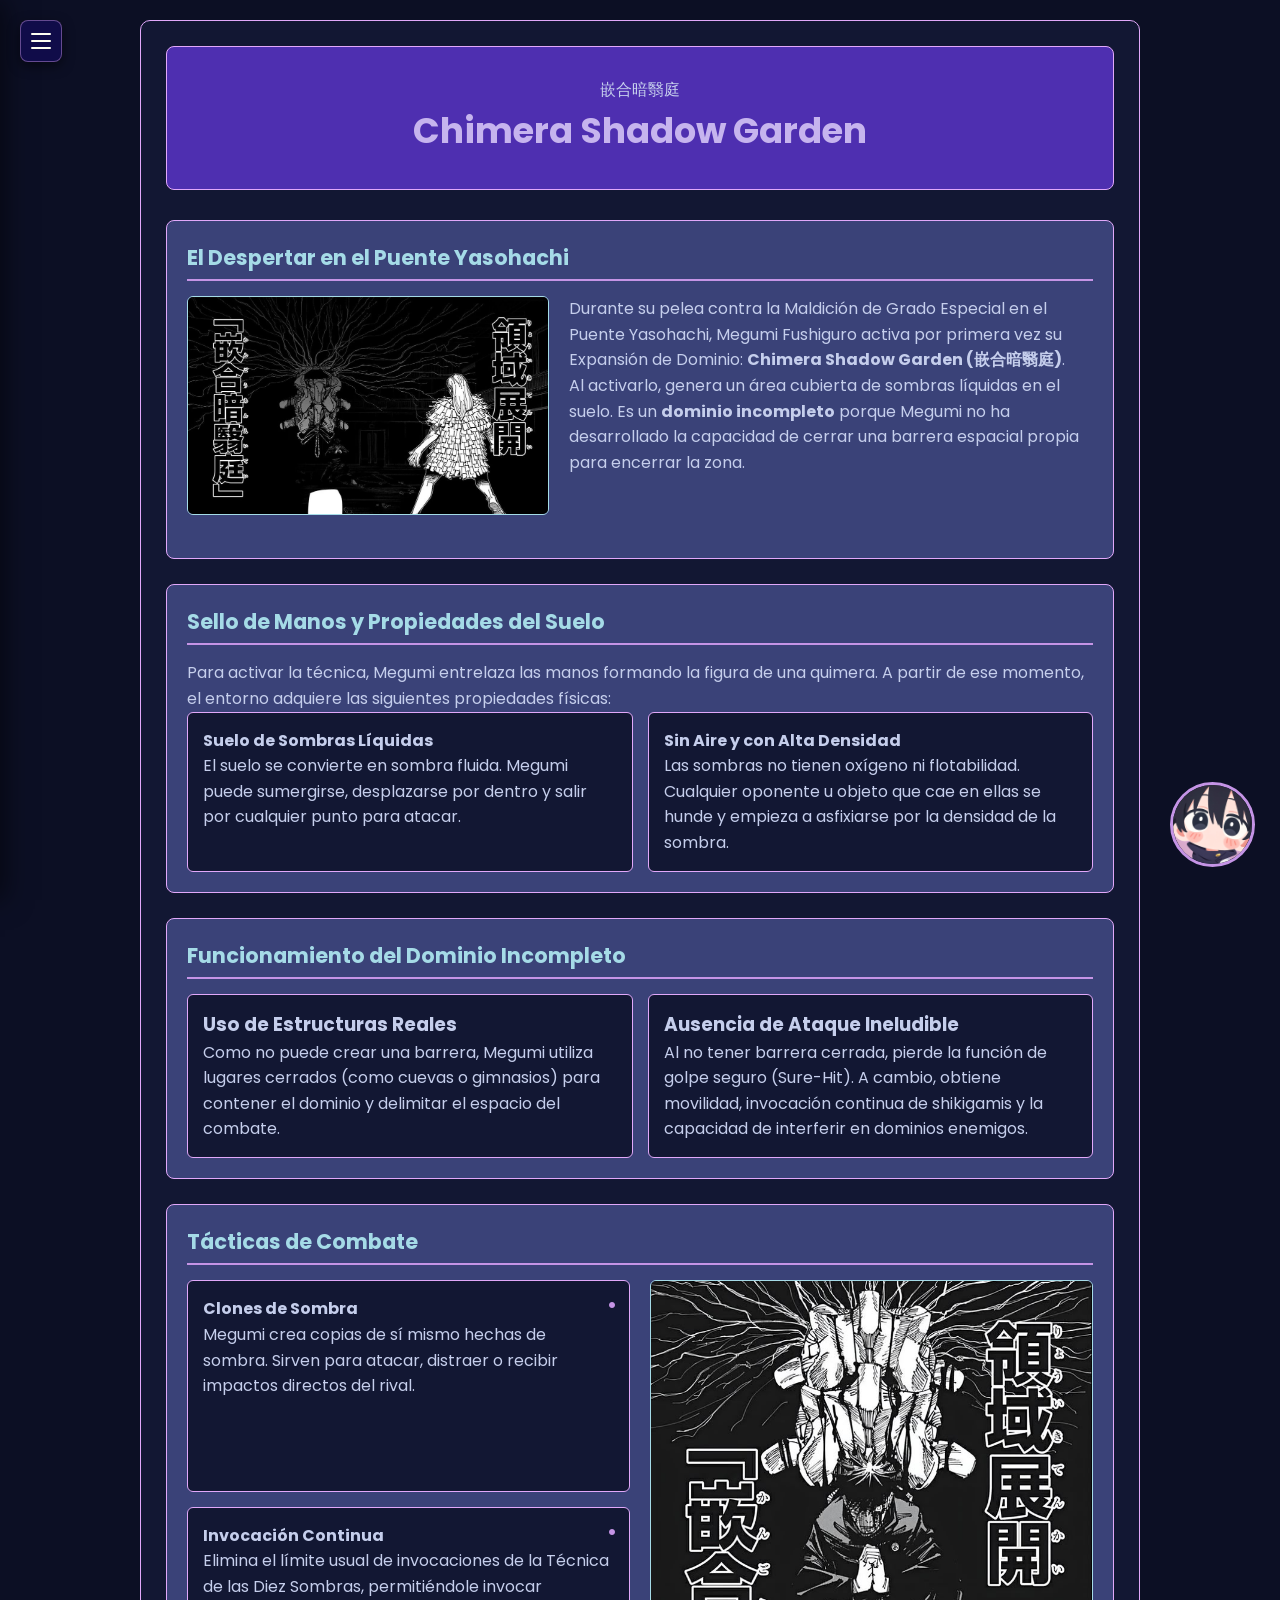
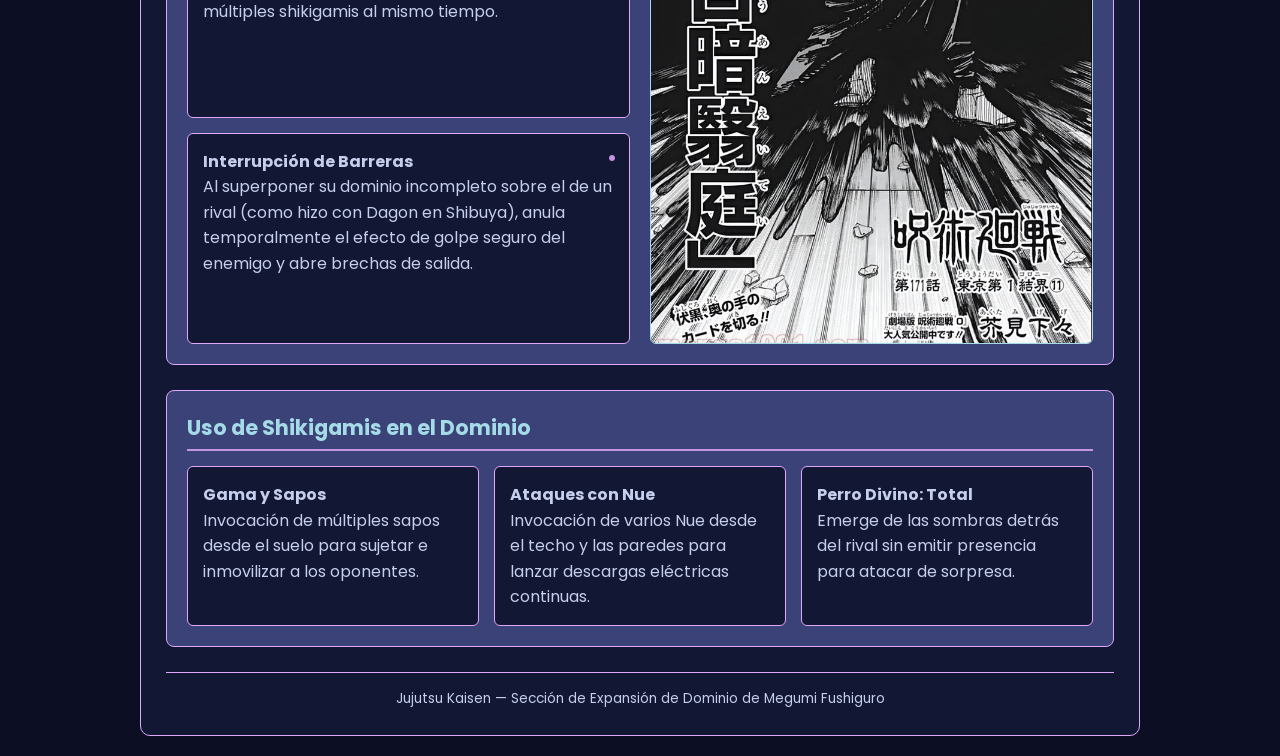
==== dominio.html @ 7b5fe382 "Menu completado y corregido" ====
<!DOCTYPE html>
<html lang="es">

<head>
    <meta charset="UTF-8">
    <meta name="viewport" content="width=device-width, initial-scale=1.0">
    <title>Megumi Fushiguro - Chimera Shadow Garden</title>
    <link rel="stylesheet" href="css/menu.css">
    <link rel="stylesheet" href="css/dominio.css">
</head>

<body>

    <div class="caja-principal">

        <!-- NAVEGACIÓN -->
<!-- ============================================================
     MENÚ HAMBURGUESA LATERAL MODULAR
     ============================================================ -->
<input type="checkbox" id="menu-toggle" class="menu-toggle-checkbox">
<label for="menu-toggle" class="menu-toggle-label" aria-label="Abrir o cerrar menú">
  <span class="menu-toggle-bar"></span>
  <span class="menu-toggle-bar"></span>
  <span class="menu-toggle-bar"></span>
</label>

<aside class="sidebar">
  <div class="sidebar__header">
    <a href="index.html" class="sidebar__logo" aria-label="Inicio">
      <img src="resourse/Jujutsu-Kaisen-Logo-No-Background.png" alt="Logo Jujutsu Kaisen" class="sidebar__logo-img">
    </a>
  </div>
  <nav class="sidebar__nav" aria-label="Navegación principal">
    <ul>
      <li><a href="index.html">Megumi Fushiguro</a></li>
      <li><a href="tecnica.html">Técnica Maldita</a></li>
      <li><a href="dominio.html">Dominio</a></li>
      <li><a href="zennin.html">Clan Zenin</a></li>
      <li><a href="vinculos.html">Vínculos</a></li>
      <li><a href="historia.html">Historia</a></li>
    </ul>
  </nav>
  <div class="sidebar__footer">
    <p>Fan page · 2026</p>
  </div>
</aside>

        <!-- ENCABEZADO -->
        <header class="encabezado-dominio">
            <div class="texto-encabezado">
                <span class="badge-kanji">嵌合暗翳庭</span>
                <h1 class="titulo-dominio">Chimera Shadow Garden</h1>
            </div>
        </header>

        <main class="contenido-dominio">

            <!-- 1. INTRODUCCIÓN -->
            <section class="seccion-bloque" id="introduccion-dominio">
                <h2 class="subtitulo-seccion">El Despertar en el Puente Yasohachi</h2>

                <div class="bloque-texto-introduccion">
                    <div class="contenedor-imagen-principal">
                        <img id="img-sello-dominio" src="imagenes/sello del Chimera.jpg" alt="Megumi realizando el sello del Chimera Shadow Garden" class="imagen-destacada">
                    </div>
                    
                    <p class="texto-introduccion">
                        Durante su pelea contra la Maldición de Grado Especial en el Puente Yasohachi, Megumi Fushiguro activa por primera vez su Expansión de Dominio: <strong>Chimera Shadow Garden (嵌合暗翳庭)</strong>.
                    </p>
                    <p class="texto-introduccion">
                        Al activarlo, genera un área cubierta de sombras líquidas en el suelo. Es un <strong>dominio incompleto</strong> porque Megumi no ha desarrollado la capacidad de cerrar una barrera espacial propia para encerrar la zona.
                    </p>
                </div>
            </section>

            <!-- 2. MECÁNICAS -->
            <section class="seccion-bloque" id="sello-mecanica">
                <h2 class="subtitulo-seccion">Sello de Manos y Propiedades del Suelo</h2>
                <p class="texto-introduccion">
                    Para activar la técnica, Megumi entrelaza las manos formando la figura de una quimera. A partir de ese momento, el entorno adquiere las siguientes propiedades físicas:
                </p>

                <div class="flex-mecanicas">
                    <article class="card-mecanica">
                        <h4>Suelo de Sombras Líquidas</h4>
                        <p>El suelo se convierte en sombra fluida. Megumi puede sumergirse, desplazarse por dentro y salir por cualquier punto para atacar.</p>
                    </article>

                    <article class="card-mecanica">
                        <h4>Sin Aire y con Alta Densidad</h4>
                        <p>Las sombras no tienen oxígeno ni flotabilidad. Cualquier oponente u objeto que cae en ellas se hunde y empieza a asfixiarse por la densidad de la sombra.</p>
                    </article>
                </div>
            </section>

            <!-- 3. ESTADOS -->
            <section class="seccion-bloque" id="estado-dominio">
                <h2 class="subtitulo-seccion">Funcionamiento del Dominio Incompleto</h2>
                
                <div class="grid-estados">
                    <article class="tarjeta-grid">
                        <h3 class="titulo-tarjeta">Uso de Estructuras Reales</h3>
                        <p class="descripcion-tarjeta">
                            Como no puede crear una barrera, Megumi utiliza lugares cerrados (como cuevas o gimnasios) para contener el dominio y delimitar el espacio del combate.
                        </p>
                    </article>

                    <article class="tarjeta-grid">
                        <h3 class="titulo-tarjeta">Ausencia de Ataque Ineludible</h3>
                        <p class="descripcion-tarjeta">
                            Al no tener barrera cerrada, pierde la función de golpe seguro (Sure-Hit). A cambio, obtiene movilidad, invocación continua de shikigamis y la capacidad de interferir en dominios enemigos.
                        </p>
                    </article>
                </div>
            </section>

            <!-- 4. VENTAJAS / TÁCTICAS -->
            <section class="seccion-bloque" id="ventajas-tacticas">
                <h2 class="subtitulo-seccion">Tácticas de Combate</h2>

                <div class="contenedor-tacticas">
                    <div class="columna-tarjetas">
                        <div class="card-flex">
                            <h4>Clones de Sombra</h4>
                            <p>Megumi crea copias de sí mismo hechas de sombra. Sirven para atacar, distraer o recibir impactos directos del rival.</p>
                        </div>

                        <div class="card-flex">
                            <h4>Invocación Continua</h4>
                            <p>Elimina el límite usual de invocaciones de la Técnica de las Diez Sombras, permitiéndole invocar múltiples shikigamis al mismo tiempo.</p>
                        </div>

                        <div class="card-flex">
                            <h4>Interrupción de Barreras</h4>
                            <p>Al superponer su dominio incompleto sobre el de un rival (como hizo con Dagon en Shibuya), anula temporalmente el efecto de golpe seguro del enemigo y abre brechas de salida.</p>
                        </div>
                    </div>

                    <div class="columna-imagen">
                        <img src="imagenes/dominio megumi.jpg" alt="Megumi tácticas de combate" class="imagen-tacticas">
                    </div>
                </div>
            </section>

            <!-- 5. SHIKIGAMIS -->
            <section class="seccion-bloque" id="shikigamis-dominio">
                <h2 class="subtitulo-seccion">Uso de Shikigamis en el Dominio</h2>
                <div class="grid-shikigamis">
                    <div class="tarjeta-shikigami">
                        <h4>Gama y Sapos</h4>
                        <p>Invocación de múltiples sapos desde el suelo para sujetar e inmovilizar a los oponentes.</p>
                    </div>
                    <div class="tarjeta-shikigami">
                        <h4>Ataques con Nue</h4>
                        <p>Invocación de varios Nue desde el techo y las paredes para lanzar descargas eléctricas continuas.</p>
                    </div>
                    <div class="tarjeta-shikigami">
                        <h4>Perro Divino: Total</h4>
                        <p>Emerge de las sombras detrás del rival sin emitir presencia para atacar de sorpresa.</p>
                    </div>
                </div>
            </section>

        </main>

        <!-- PIE DE PÁGINA -->
        <footer class="megumi-dominio">
            <p>Jujutsu Kaisen — Sección de Expansión de Dominio de Megumi Fushiguro</p>
        </footer>

    </div>

    <!-- BOTÓN FLOTANTE -->
    <div class="megumi-flotante" title="¡Asistente Megumi!">
        <img src="imagenes/flotante.jpg" alt="Megumi Chibi">
        <span class="mensaje">¡Hola! Soy Megumi</span>
    </div>

</body>
</html>
---- css/menu.css ----
/* ============================================================
   FUENTES Y RECURSOS
   ============================================================ */
/* ============================================================
   CARGA DE FUENTE JUJUTSU (RUTA RELATIVA CORREGIDA)
   ============================================================ */
@font-face {
  font-family: 'JujutsuFont';
  src: url('../resourse/jujutsu.ttf') format('truetype'),
       url('../resourse/jujutsu.woff') format('woff');
  font-weight: normal;
  font-style: normal;
}

* {
  box-sizing: border-box;
  margin: 0;
  padding: 0;
}

/* Checkbox oculto */
.menu-toggle-checkbox {
  position: fixed;
  top: -9999px;
  left: -9999px;
  opacity: 0;
}

/* BOTÓN DE MENÚ (ANCLADO EN LA ESQUINA) */
.menu-toggle-label {
  position: fixed;
  top: 20px;
  left: 20px;
  width: 42px;
  height: 42px;
  z-index: 1000;
  cursor: pointer;
  background-color: #100c49;
  border: 1px solid rgba(225, 168, 250, 0.4);
  border-radius: 8px;
  display: flex;
  flex-direction: column;
  justify-content: center;
  align-items: center;
  gap: 5px;
  transition: background-color 0.3s ease, border-color 0.3s ease, box-shadow 0.3s ease;
  box-shadow: 0 4px 12px rgba(0, 0, 0, 0.5);
}

.menu-toggle-bar {
  display: block;
  width: 20px;
  height: 2px;
  background-color: #fefff0;
  border-radius: 2px;
  transition: transform 0.3s ease, opacity 0.3s ease;
}

/* Transformación a X en la misma esquina */
#menu-toggle:checked ~ .menu-toggle-label {
  background-color: rgba(16, 12, 73, 0.95);
  border-color: #e1a8fa;
  box-shadow: 0 0 12px rgba(225, 168, 250, 0.4);
}

#menu-toggle:checked ~ .menu-toggle-label .menu-toggle-bar:nth-child(1) {
  transform: translateY(7px) rotate(45deg);
}

#menu-toggle:checked ~ .menu-toggle-label .menu-toggle-bar:nth-child(2) {
  opacity: 0;
}

#menu-toggle:checked ~ .menu-toggle-label .menu-toggle-bar:nth-child(3) {
  transform: translateY(-7px) rotate(-45deg);
}

/* SIDEBAR Y MENÚ */
.sidebar {
  position: fixed;
  top: 0;
  left: -270px;
  width: 270px;
  height: 100vh;
  z-index: 900;
  background-color: #100c49;
  border-right: 1px solid rgba(255, 255, 255, 0.15);
  display: flex;
  flex-direction: column;
  justify-content: space-between;
  align-items: center;
  padding: 75px 20px 30px 20px;
  transition: transform 0.35s cubic-bezier(0.4, 0, 0.2, 1);
  box-shadow: 5px 0 25px rgba(0, 0, 0, 0.5);
  overflow-y: auto;
}

/* Apertura manual */
#menu-toggle:checked ~ .sidebar {
  transform: translateX(270px);
}

/* CIERRE AUTOMÁTICO AL HACER SCROLL EN CSS PURO */
#menu-toggle:checked ~ .sidebar {
  animation: autoCloseMenu linear both;
  animation-timeline: scroll(root block);
  animation-range: 10px 200px;
}

@keyframes autoCloseMenu {
  0% {
    transform: translateX(270px);
  }
  100% {
    transform: translateX(0px);
  }
}

.sidebar__header {
  width: 100%;
  display: flex;
  justify-content: center;
  padding-bottom: 20px;
  border-bottom: 1px solid rgba(255, 255, 255, 0.1);
}

.sidebar__logo-img {
  max-width: 120px;
  height: auto;
  display: block;
}

.sidebar__nav {
  width: 100%;
  margin-top: 25px;
  flex-grow: 1;
}

.sidebar__nav ul {
  list-style: none;
  display: flex;
  flex-direction: column;
  align-items: center;
  gap: 20px;
  padding: 0;
}

.sidebar__nav li {
  width: 100%;
  text-align: center;
}

.sidebar__nav a {
  position: relative;
  display: inline-block;
  font-family: 'JujutsuFont', 'Poppins', sans-serif;
  font-size: 1rem;
  font-weight: 600;
  text-transform: uppercase;
  letter-spacing: 1.5px;
  color: #c5ceec;
  text-decoration: none;
  padding: 6px 0;
  transition: color 0.3s ease;
  text-align: center;
}

.sidebar__nav a::after {
  content: '';
  position: absolute;
  bottom: 0;
  left: 50%;
  transform: translateX(-50%);
  width: 0%;
  height: 2px;
  background-color: #e1a8fa;
  transition: width 0.3s ease-in-out;
}

.sidebar__nav a:hover {
  color: #fefff0;
}

.sidebar__nav a:hover::after {
  width: 100%;
}

.sidebar__footer {
  width: 100%;
  padding-top: 15px;
  border-top: 1px solid rgba(255, 255, 255, 0.1);
  text-align: center;
  font-size: 0.75rem;
  color: #929292;
}
---- css/dominio.css ----
@import url('https://fonts.googleapis.com/css2?family=Poppins:wght@400;600;700&display=swap');

:root {
    --color-fondo: #0c0f24;
    --color-tarjeta: #3a4278;
    --color-tarjeta-sub: #121733;
    --color-borde: #e1a8fa;
    --color-texto-titulo: #C6B4EE;
    --color-texto-cuerpo: #c5ceec;
    --color-azul: #a5dbe7;
    --color-morado: #c594e6;
}

* {
    margin: 0;
    padding: 0;
    box-sizing: border-box;
}

body {
    background-color: var(--color-fondo);
    color: var(--color-texto-cuerpo);
    font-family: 'Poppins', sans-serif;
    line-height: 1.6;
    padding: 20px;
}

/* 1. ESTRUCTURA Y NAVEGACIÓN */
.caja-principal {
    max-width: 1000px;
    margin: 0 auto;
    background-color: var(--color-tarjeta-sub);
    border: 1px solid var(--color-borde);
    border-radius: 10px;
    padding: 25px;
}

.lista-navegacion {
    list-style: none;
    display: flex;
    justify-content: center;
    gap: 15px;
    margin-bottom: 30px;
}

.lista-navegacion a {
    color: var(--color-texto-cuerpo);
    text-decoration: none;
    padding: 6px 12px;
    border-radius: 4px;
    transition: all 0.3s ease;
}

.lista-navegacion a:hover {
    background-color: var(--color-morado);
    color: #fff;
}

/* ENCABEZADO Y SECCIONES */
.encabezado-dominio {
    text-align: center;
    padding: 30px;
    background-color: #4E2FB0;
    border: 1px solid var(--color-borde);
    border-radius: 8px;
    margin-bottom: 30px;
}

.titulo-dominio {
    font-size: 2.2rem;
    color: var(--color-texto-titulo);
}

.seccion-bloque {
    background-color: var(--color-tarjeta);
    border: 1px solid var(--color-borde);
    border-radius: 8px;
    padding: 20px;
    margin-bottom: 25px;
}

.subtitulo-seccion {
    font-size: 1.3rem;
    color: var(--color-azul);
    border-bottom: 2px solid var(--color-morado);
    padding-bottom: 5px;
    margin-bottom: 15px;
}

/* 2. INTRODUCCIÓN (Float) */
.contenedor-imagen-principal {
    float: left;
    margin: 0 20px 15px 0;
    width: 40%;
}

.imagen-destacada {
    width: 100%;
    border-radius: 6px;
    border: 1px solid var(--color-azul);
}

.bloque-texto-introduccion::after {
    content: "";
    display: table;
    clear: both;
}

/* 3. MECÁNICAS (Flexbox) */
.flex-mecanicas {
    display: flex;
    gap: 15px;
}

.card-mecanica,
.card-flex {
    flex: 1;
    background-color: var(--color-tarjeta-sub);
    border: 1px solid var(--color-borde);
    border-radius: 6px;
    padding: 15px;
    position: relative;
}

.card-flex::before {
    content: "•";
    color: var(--color-morado);
    font-size: 1.5rem;
    position: absolute;
    top: 5px;
    right: 12px;
}

/* 4. TÁCTICAS DE COMBATE (Igualar altura de imagen y bloques) */
.contenedor-tacticas {
    display: flex;
    gap: 20px;
    align-items: stretch; /* Estira ambas columnas a la misma altura */
}

.columna-tarjetas {
    flex: 1;
    display: flex;
    flex-direction: column;
    gap: 15px;
}

.columna-imagen {
    flex: 1;
    display: flex;
}

.imagen-tacticas {
    width: 100%;
    height: 100%; /* Ocupa exactamente el alto de la columna izquierda */
    object-fit: cover; /* Evita que la imagen se deforme al escalar */
    border-radius: 6px;
    border: 1px solid var(--color-azul);
}

/* 5. ESTADOS Y SHIKIGAMIS (Grid) */
.grid-estados {
    display: grid;
    grid-template-columns: repeat(2, 1fr);
    gap: 15px;
}

.grid-shikigamis {
    display: grid;
    grid-template-columns: repeat(3, 1fr);
    gap: 15px;
}

.tarjeta-grid,
.tarjeta-shikigami {
    background-color: var(--color-tarjeta-sub);
    border: 1px solid var(--color-borde);
    border-radius: 6px;
    padding: 15px;
}

/* PIE DE PÁGINA */
.megumi-dominio {
    text-align: center;
    padding-top: 15px;
    font-size: 0.85rem;
    border-top: 1px solid var(--color-borde);
}

/* BOTÓN FLOTANTE */
.megumi-flotante {
    position: fixed;
    bottom: 25px;
    right: 25px;
    z-index: 1000;
    cursor: pointer;
    transition: transform 0.3s ease;
}

.megumi-flotante img {
    width: 85px;
    height: 85px;
    border-radius: 50%;
    object-fit: cover;
    border: 3px solid var(--color-morado);
}

.megumi-flotante:hover {
    transform: scale(1.15) rotate(-7deg);
}

.megumi-flotante .mensaje {
    display: none;
    position: absolute;
    bottom: 100px;
    right: 0;
    background: #fff;
    color: #000;
    padding: 10px 15px;
    border-radius: 10px;
    font-size: 14px;
    white-space: nowrap;
}

.megumi-flotante:hover .mensaje {
    display: block;
}
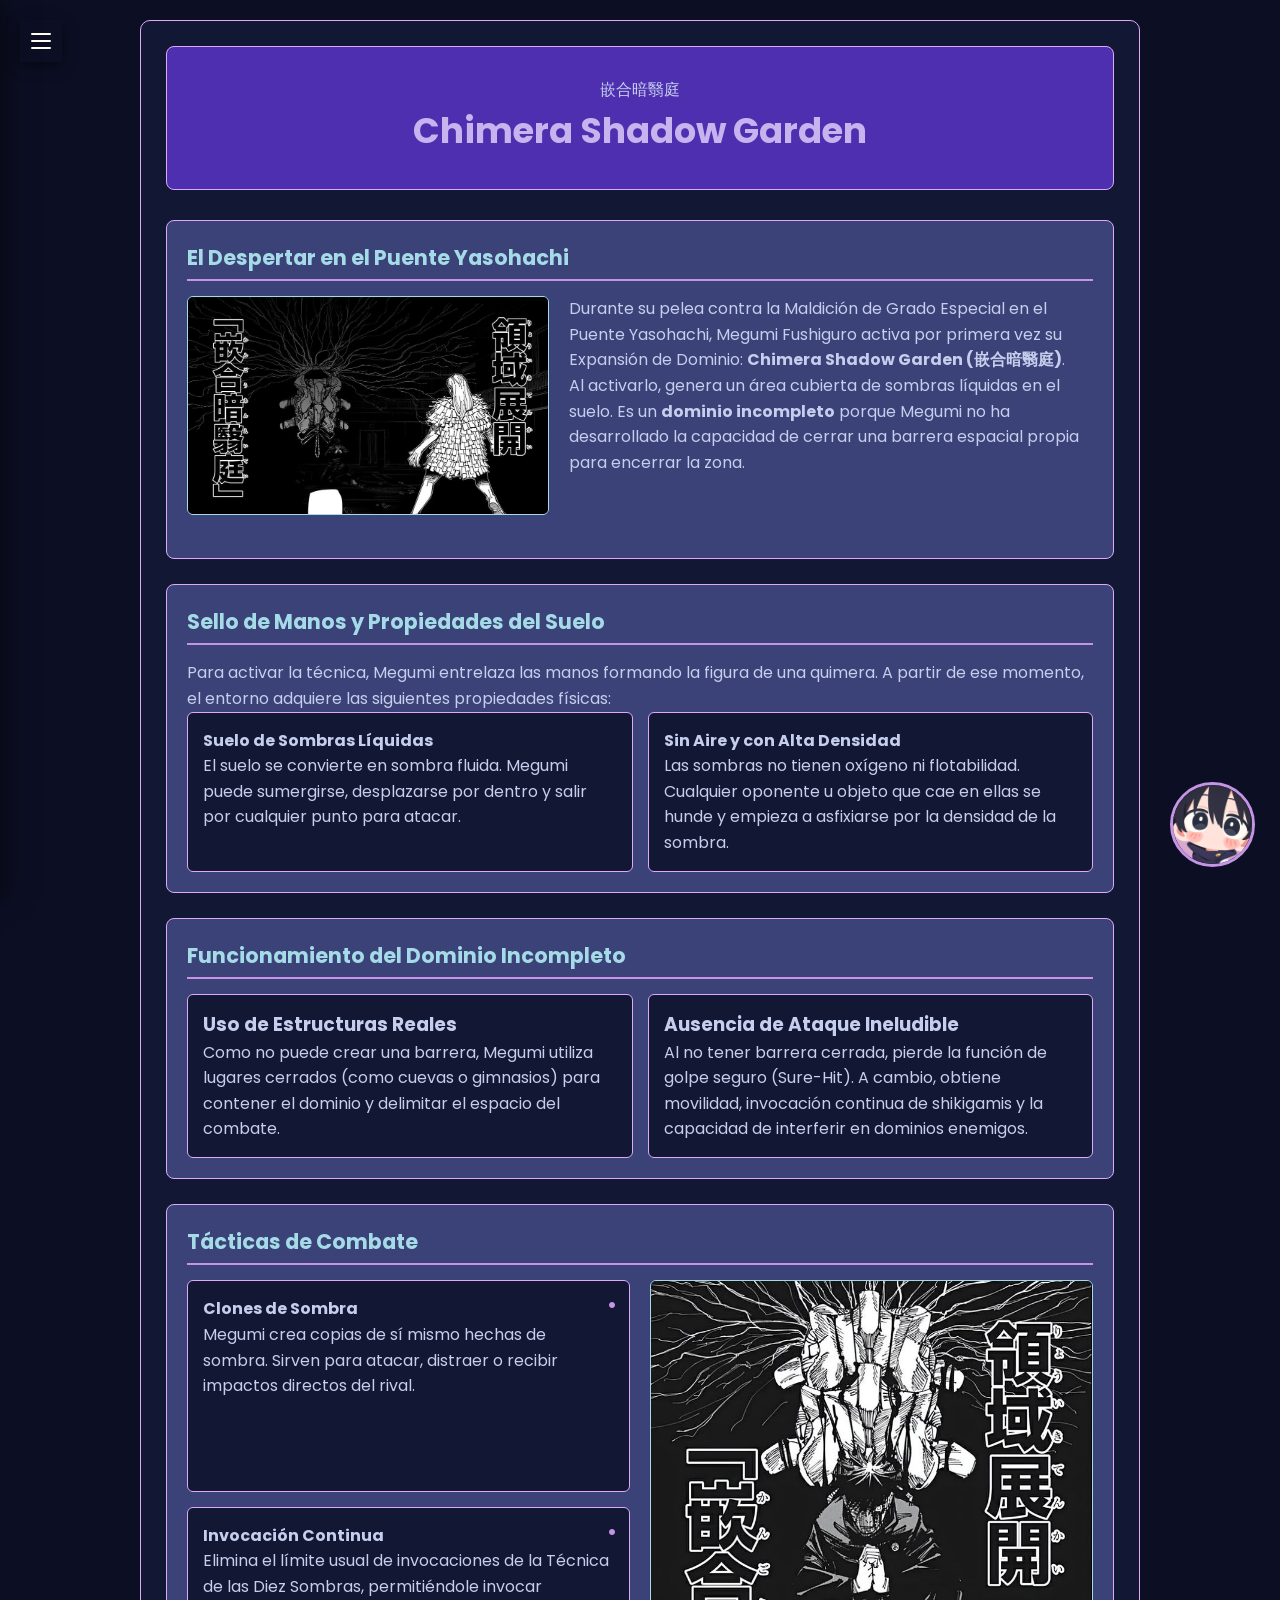
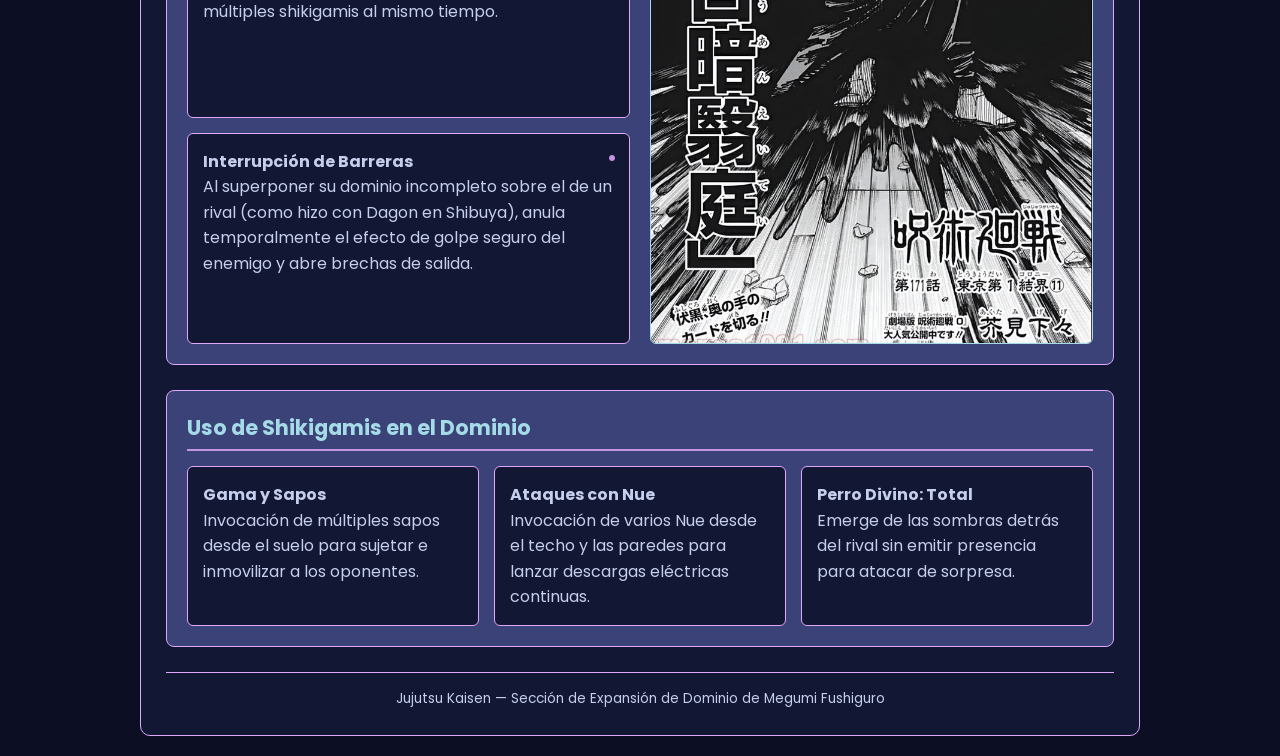
==== commit 53864c20: "Arreglo error menu" ====
--- a/dominio.html
+++ b/dominio.html
@@ -5,6 +5,7 @@
     <meta charset="UTF-8">
     <meta name="viewport" content="width=device-width, initial-scale=1.0">
     <title>Megumi Fushiguro - Chimera Shadow Garden</title>
+    <link rel="icon" type="image/x-icon" href="resourse/2bff325c670c3f907e20b7db51137674.png" />
     <link rel="stylesheet" href="css/menu.css">
     <link rel="stylesheet" href="css/dominio.css">
 </head>
@@ -14,9 +15,6 @@
     <div class="caja-principal">
 
         <!-- NAVEGACIÓN -->
-<!-- ============================================================
-     MENÚ HAMBURGUESA LATERAL MODULAR
-     ============================================================ -->
 <input type="checkbox" id="menu-toggle" class="menu-toggle-checkbox">
 <label for="menu-toggle" class="menu-toggle-label" aria-label="Abrir o cerrar menú">
   <span class="menu-toggle-bar"></span>
@@ -25,24 +23,20 @@
 </label>
 
 <aside class="sidebar">
-  <div class="sidebar__header">
-    <a href="index.html" class="sidebar__logo" aria-label="Inicio">
-      <img src="resourse/Jujutsu-Kaisen-Logo-No-Background.png" alt="Logo Jujutsu Kaisen" class="sidebar__logo-img">
-    </a>
-  </div>
+  <a href="index.html" class="sidebar__logo" aria-label="Inicio">
+    <img src="resourse/Jujutsu-Kaisen-Logo-No-Background.png" alt="logo Jujutsu" class="sidebar__logo-img">
+  </a>
   <nav class="sidebar__nav" aria-label="Navegación principal">
     <ul>
       <li><a href="index.html">Megumi Fushiguro</a></li>
       <li><a href="tecnica.html">Técnica Maldita</a></li>
+      <li><a href="zennin.html">Clan Zen'in</a></li>
       <li><a href="dominio.html">Dominio</a></li>
-      <li><a href="zennin.html">Clan Zenin</a></li>
       <li><a href="vinculos.html">Vínculos</a></li>
       <li><a href="historia.html">Historia</a></li>
     </ul>
   </nav>
-  <div class="sidebar__footer">
-    <p>Fan page · 2026</p>
-  </div>
+  <div class="sidebar__footer"><p>Fan page · 2026</p></div>
 </aside>
 
         <!-- ENCABEZADO -->
--- a/css/menu.css
+++ b/css/menu.css
@@ -1,16 +1,6 @@
 /* ============================================================
-   FUENTES Y RECURSOS
+   ESTILOS DEL MENÚ (CÓDIGO COMPLETO CORREGIDO)
    ============================================================ */
-/* ============================================================
-   CARGA DE FUENTE JUJUTSU (RUTA RELATIVA CORREGIDA)
-   ============================================================ */
-@font-face {
-  font-family: 'JujutsuFont';
-  src: url('../resourse/jujutsu.ttf') format('truetype'),
-       url('../resourse/jujutsu.woff') format('woff');
-  font-weight: normal;
-  font-style: normal;
-}
 
 * {
   box-sizing: border-box;
@@ -18,7 +8,7 @@
   padding: 0;
 }
 
-/* Checkbox oculto */
+/* CONTROL DEL CHECKBOX (OCULTO) */
 .menu-toggle-checkbox {
   position: fixed;
   top: -9999px;
@@ -26,7 +16,7 @@
   opacity: 0;
 }
 
-/* BOTÓN DE MENÚ (ANCLADO EN LA ESQUINA) */
+/* BOTÓN HAMBURGUESA ESQUINA */
 .menu-toggle-label {
   position: fixed;
   top: 20px;
@@ -35,9 +25,7 @@
   height: 42px;
   z-index: 1000;
   cursor: pointer;
-  background-color: #100c49;
-  border: 1px solid rgba(225, 168, 250, 0.4);
-  border-radius: 8px;
+  background-color: transparent;
   display: flex;
   flex-direction: column;
   justify-content: center;
@@ -56,7 +44,7 @@
   transition: transform 0.3s ease, opacity 0.3s ease;
 }
 
-/* Transformación a X en la misma esquina */
+/* TRANSFORMACIÓN A "X" AL ACTIVAR EL MENÚ */
 #menu-toggle:checked ~ .menu-toggle-label {
   background-color: rgba(16, 12, 73, 0.95);
   border-color: #e1a8fa;
@@ -75,7 +63,7 @@
   transform: translateY(-7px) rotate(-45deg);
 }
 
-/* SIDEBAR Y MENÚ */
+/* BARRA LATERAL (SIDEBAR) */
 .sidebar {
   position: fixed;
   top: 0;
@@ -95,14 +83,10 @@
   overflow-y: auto;
 }
 
-/* Apertura manual */
+/* APERTURA DEL MENÚ Y CIERRE AUTOMÁTICO AL HACER SCROLL */
 #menu-toggle:checked ~ .sidebar {
   transform: translateX(270px);
-}
-
-/* CIERRE AUTOMÁTICO AL HACER SCROLL EN CSS PURO */
-#menu-toggle:checked ~ .sidebar {
-  animation: autoCloseMenu linear both;
+  animation: autoCloseMenu linear forwards;
   animation-timeline: scroll(root block);
   animation-range: 10px 200px;
 }
@@ -115,7 +99,12 @@
     transform: translateX(0px);
   }
 }
+.sidebar.is-force-open {
+  animation: none !important;
+  transform: translateX(270px) !important;
+}
 
+/* NAVEGACIÓN Y LOGO */
 .sidebar__header {
   width: 100%;
   display: flex;
@@ -153,8 +142,8 @@
 .sidebar__nav a {
   position: relative;
   display: inline-block;
-  font-family: 'JujutsuFont', 'Poppins', sans-serif;
-  font-size: 1rem;
+  font-family: 'Poppins', sans-serif;
+  font-size: 0.95rem;
   font-weight: 600;
   text-transform: uppercase;
   letter-spacing: 1.5px;
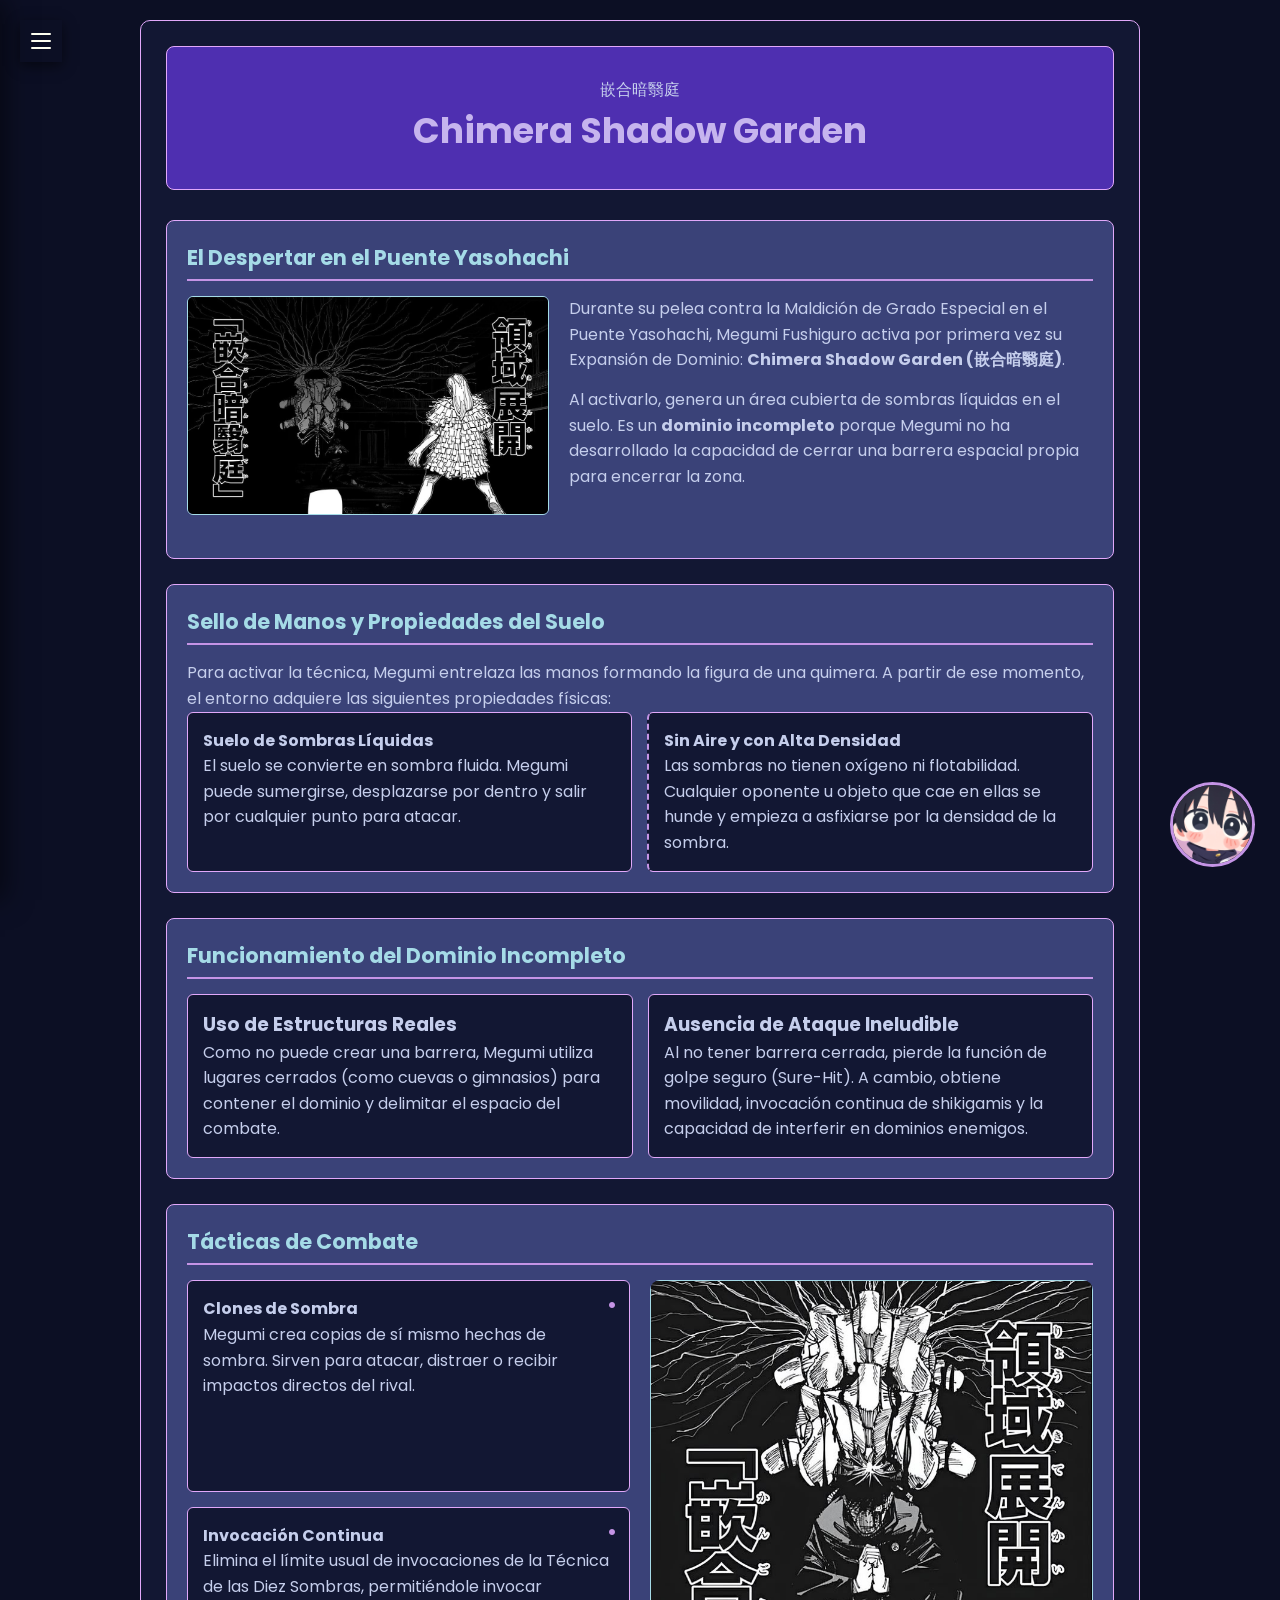
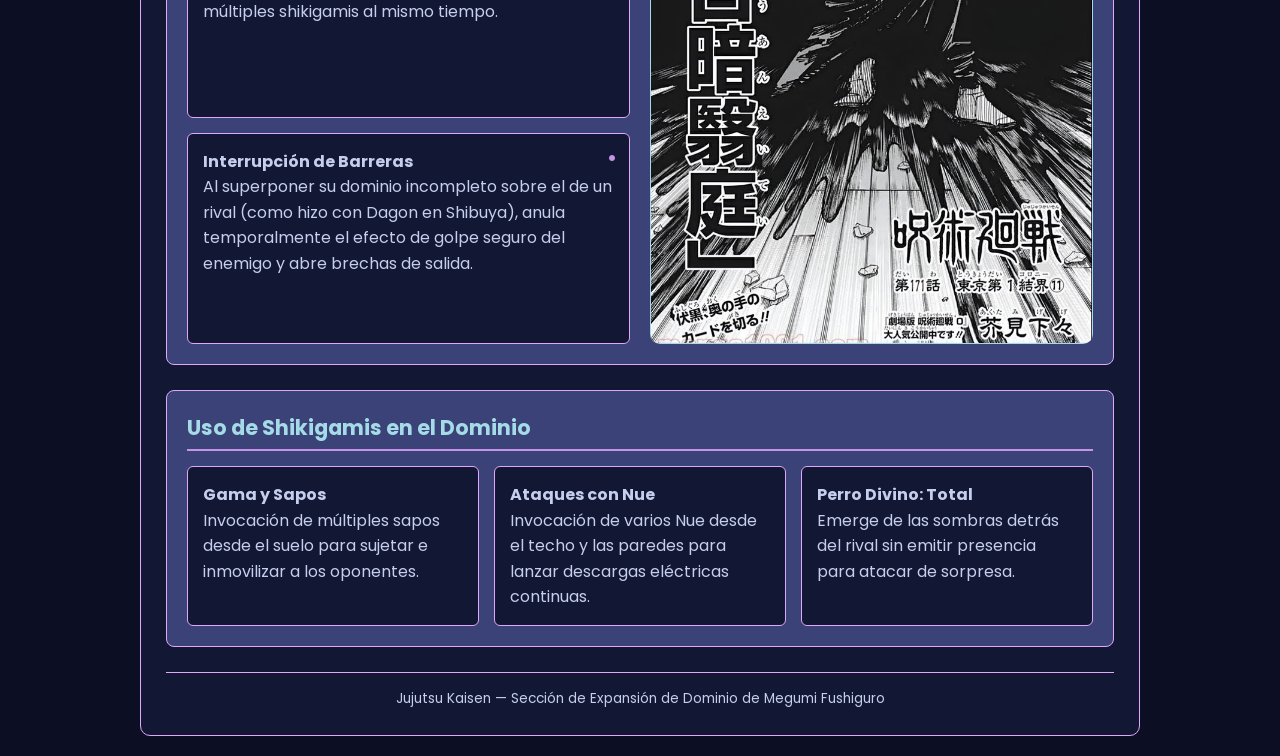
==== commit 3a44fb19: "correccion icono" ====
--- a/dominio.html
+++ b/dominio.html
@@ -5,8 +5,8 @@
     <meta charset="UTF-8">
     <meta name="viewport" content="width=device-width, initial-scale=1.0">
     <title>Megumi Fushiguro - Chimera Shadow Garden</title>
-    <link rel="icon" type="image/x-icon" href="resourse/2bff325c670c3f907e20b7db51137674.png" />
-    <link rel="stylesheet" href="css/menu.css">
+    <link rel="icon" type="image/x-icon" href="resourse/mweg.png" />
+    <link rel="stylesheet" href="css/menu20.css">
     <link rel="stylesheet" href="css/dominio.css">
 </head>
 
@@ -22,23 +22,26 @@
   <span class="menu-toggle-bar"></span>
 </label>
 
-<aside class="sidebar">
-  <a href="index.html" class="sidebar__logo" aria-label="Inicio">
-    <img src="resourse/Jujutsu-Kaisen-Logo-No-Background.png" alt="logo Jujutsu" class="sidebar__logo-img">
-  </a>
+ <aside class="sidebar">
+  <div class="sidebar__header">
+    <a href="index.html" class="sidebar__logo" aria-label="Inicio">
+      <img src="resourse/Jujutsu-Kaisen-Logo-No-Background.png" alt="logo Jujutsu" class="sidebar__logo-img">
+    </a>
+  </div>
   <nav class="sidebar__nav" aria-label="Navegación principal">
     <ul>
       <li><a href="index.html">Megumi Fushiguro</a></li>
+      <li><a href="historia.html">Historia</a></li>
       <li><a href="tecnica.html">Técnica Maldita</a></li>
-      <li><a href="zennin.html">Clan Zen'in</a></li>
       <li><a href="dominio.html">Dominio</a></li>
       <li><a href="vinculos.html">Vínculos</a></li>
-      <li><a href="historia.html">Historia</a></li>
+      <li><a href="zennin.html">Clan Zenin</a></li>
     </ul>
   </nav>
-  <div class="sidebar__footer"><p>Fan page · 2026</p></div>
+  <div class="sidebar__footer">
+    <p>Fan page · 2026</p>
+  </div>
 </aside>
-
         <!-- ENCABEZADO -->
         <header class="encabezado-dominio">
             <div class="texto-encabezado">
--- a/css/menu20.css
+++ b/css/menu20.css
@@ -0,0 +1,168 @@
+
+
+* {
+  box-sizing: border-box;
+  margin: 0;
+  padding: 0;
+}
+
+/* CONTROL DEL CHECKBOX (OCULTO) */
+.menu-toggle-checkbox {
+  position: fixed;
+  top: -9999px;
+  left: -9999px;
+  opacity: 0;
+}
+
+/* BOTÓN HAMBURGUESA ESQUINA */
+.menu-toggle-label {
+  position: fixed;
+  top: 20px;
+  left: 20px;
+  width: 42px;
+  height: 42px;
+  z-index: 1000;
+  cursor: pointer;
+  background-color: #00000000;
+  display: flex;
+  flex-direction: column;
+  justify-content: center;
+  align-items: center;
+  gap: 5px;
+  box-shadow: 0 4px 12px #00000080;
+}
+
+.menu-toggle-bar {
+  display: block;
+  width: 20px;
+  height: 2px;
+  background-color: #fefff0;
+  border-radius: 2px;
+}
+
+/* TRANSFORMACIÓN A "X" AL ACTIVAR EL MENÚ */
+#menu-toggle:checked ~ .menu-toggle-label {
+  background-color: #100C49F2;
+  border-color: #e1a8fa;
+  box-shadow: 0 0 12px #E1A8FA66;
+}
+
+#menu-toggle:checked ~ .menu-toggle-label .menu-toggle-bar:nth-child(1) {
+  transform: translateY(7px) rotate(45deg);
+}
+
+#menu-toggle:checked ~ .menu-toggle-label .menu-toggle-bar:nth-child(2) {
+  opacity: 0;
+}
+
+#menu-toggle:checked ~ .menu-toggle-label .menu-toggle-bar:nth-child(3) {
+  transform: translateY(-7px) rotate(-45deg);
+}
+
+/* BARRA LATERAL (SIDEBAR) */
+.sidebar {
+  position: fixed;
+  top: 0;
+  left: -270px;
+  width: 270px;
+  height: 100vh;
+  z-index: 900;
+  background-color: #100c49;
+  border-right: 1px solid #FFFFFF26;
+  display: flex;
+  flex-direction: column;
+  justify-content: space-between;
+  align-items: center;
+  padding: 75px 20px 30px 20px;
+  box-shadow: 5px 0 25px #00000080;
+  overflow-y: auto;
+}
+
+/* APERTURA DIRECTA DEL MENÚ (SIN ANIMACIONES) */
+#menu-toggle:checked ~ .sidebar {
+  transform: translateX(270px);
+}
+
+/* NAVEGACIÓN Y LOGO */
+.sidebar__header {
+  width: 100%;
+  display: flex;
+  justify-content: center;
+  padding-bottom: 20px;
+  border-bottom: 1px solid #FFFFFF1A;
+}
+
+.sidebar__logo-img {
+  max-width: 120px;
+  height: auto;
+  display: block;
+}
+
+/* CENTRADO VERTICAL Y HORIZONTAL DE LAS LETRAS */
+.sidebar__nav {
+  width: 100%;
+  flex-grow: 1;
+  display: flex;
+  flex-direction: column;
+  justify-content: center;
+  align-items: center;
+  margin: 0;
+}
+
+.sidebar__nav ul {
+  list-style: none;
+  display: flex;
+  flex-direction: column;
+  align-items: center;
+  justify-content: center;
+  gap: 20px;
+  padding: 0;
+  width: 100%;
+}
+
+.sidebar__nav li {
+  width: 100%;
+  text-align: center;
+}
+
+.sidebar__nav a {
+  position: relative;
+  display: inline-block;
+  font-family: 'Poppins', sans-serif;
+  font-size: 0.95rem;
+  font-weight: 600;
+  text-transform: uppercase;
+  letter-spacing: 1.5px;
+  color: #c5ceec;
+  text-decoration: none;
+  padding: 6px 0;
+  text-align: center;
+}
+
+.sidebar__nav a::after {
+  content: '';
+  position: absolute;
+  bottom: 0;
+  left: 50%;
+  transform: translateX(-50%);
+  width: 0%;
+  height: 2px;
+  background-color: #e1a8fa;
+}
+
+.sidebar__nav a:hover {
+  color: #fefff0;
+}
+
+.sidebar__nav a:hover::after {
+  width: 100%;
+}
+
+.sidebar__footer {
+  width: 100%;
+  padding-top: 15px;
+  border-top: 1px solid #FFFFFF1A;
+  text-align: center;
+  font-size: 0.75rem;
+  color: #929292;
+}
--- a/css/dominio.css
+++ b/css/dominio.css
@@ -35,21 +35,6 @@
     padding: 25px;
 }
 
-.lista-navegacion {
-    list-style: none;
-    display: flex;
-    justify-content: center;
-    gap: 15px;
-    margin-bottom: 30px;
-}
-
-.lista-navegacion a {
-    color: var(--color-texto-cuerpo);
-    text-decoration: none;
-    padding: 6px 12px;
-    border-radius: 4px;
-    transition: all 0.3s ease;
-}
 
 .lista-navegacion a:hover {
     background-color: var(--color-morado);
@@ -104,6 +89,11 @@
     content: "";
     display: table;
     clear: both;
+}
+
+/* + */
+.texto-introduccion + .texto-introduccion {
+    margin-top: 14px;
 }
 
 /* 3. MECÁNICAS (Flexbox) */
@@ -131,7 +121,12 @@
     right: 12px;
 }
 
-/* 4. TÁCTICAS DE COMBATE (Igualar altura de imagen y bloques) */
+/* '+'*/
+.card-mecanica + .card-mecanica {
+    border-left: 2px dashed var(--color-morado);
+}
+
+/* 4. TÁCTICAS DE COMBATE */
 .contenedor-tacticas {
     display: flex;
     gap: 20px;
@@ -156,6 +151,12 @@
     object-fit: cover; /* Evita que la imagen se deforme al escalar */
     border-radius: 6px;
     border: 1px solid var(--color-azul);
+}
+
+/*  '>' */
+.contenedor-tacticas > .columna-imagen {
+    border-radius: 10px;
+    overflow: hidden;
 }
 
 /* 5. ESTADOS Y SHIKIGAMIS (Grid) */
@@ -219,9 +220,9 @@
     padding: 10px 15px;
     border-radius: 10px;
     font-size: 14px;
-    white-space: nowrap;
+
 }
 
 .megumi-flotante:hover .mensaje {
     display: block;
-}
+}
